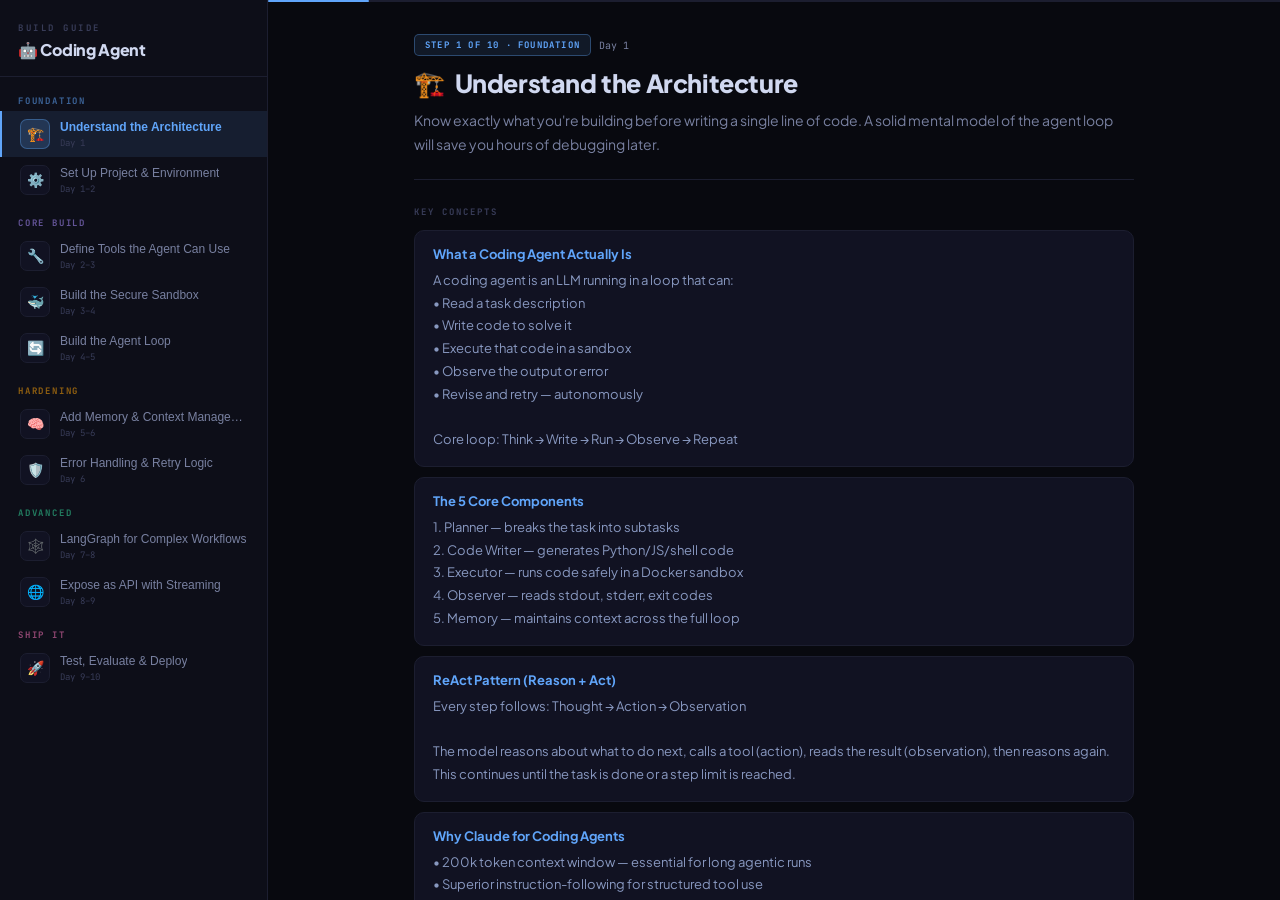
==== agentbuild.html @ fd4ff280 "feat: add Data Science Hub, Coding Agent Build Guide & DevToolkit docs - datascience.html: Complete " ====
<!DOCTYPE html>
<html lang="en">

<head>
    <meta charset="UTF-8">
    <meta name="viewport" content="width=device-width, initial-scale=1.0, maximum-scale=1.0">
    <title>Coding Agent — Build Guide</title>
    <link
        href="https://fonts.googleapis.com/css2?family=JetBrains+Mono:wght@400;500;700&family=Plus+Jakarta+Sans:wght@400;500;600;700;800&display=swap"
        rel="stylesheet">
    <style>
        *,
        *::before,
        *::after {
            margin: 0;
            padding: 0;
            box-sizing: border-box;
        }

        :root {
            --bg: #08090f;
            --surface: #0d0e18;
            --card: #111222;
            --border: #1c1e30;
            --border2: #252840;
            --text: #d0d8f0;
            --sub: #7880a0;
            --dim: #383c58;
            --mono: 'JetBrains Mono', monospace;
            --sans: 'Plus Jakarta Sans', sans-serif;
            --sidebar-w: 268px;
            --topbar-h: 56px;
            --c: #60a5fa;
        }

        html,
        body {
            height: 100%;
        }

        body {
            font-family: var(--sans);
            background: var(--bg);
            color: var(--text);
            overflow: hidden;
            height: 100dvh;
        }

        /* Shell */
        #shell {
            display: flex;
            height: 100dvh;
            position: relative;
        }

        /* Mobile topbar */
        #topbar {
            display: none;
            position: fixed;
            top: 0;
            left: 0;
            right: 0;
            height: var(--topbar-h);
            background: var(--surface);
            border-bottom: 1px solid var(--border);
            z-index: 200;
            align-items: center;
            padding: 0 16px;
            gap: 12px;
        }

        #menu-btn {
            width: 38px;
            height: 38px;
            background: var(--card);
            border: 1px solid var(--border2);
            border-radius: 8px;
            color: var(--text);
            cursor: pointer;
            display: flex;
            align-items: center;
            justify-content: center;
            flex-shrink: 0;
            font-size: 18px;
            transition: background 0.15s;
        }

        #menu-btn:hover {
            background: var(--border2);
        }

        #topbar-title {
            font-family: var(--sans);
            font-size: 14px;
            font-weight: 700;
            color: var(--text);
            flex: 1;
            overflow: hidden;
            text-overflow: ellipsis;
            white-space: nowrap;
        }

        #topbar-step {
            font-family: var(--mono);
            font-size: 10px;
            font-weight: 700;
            padding: 3px 9px;
            border-radius: 5px;
            border: 1px solid;
            flex-shrink: 0;
        }

        /* Overlay */
        #overlay {
            display: none;
            position: fixed;
            inset: 0;
            background: rgba(0, 0, 0, 0.65);
            z-index: 299;
            backdrop-filter: blur(2px);
        }

        #overlay.open {
            display: block;
        }

        /* Sidebar */
        #sidebar {
            width: var(--sidebar-w);
            min-width: var(--sidebar-w);
            background: var(--surface);
            border-right: 1px solid var(--border);
            display: flex;
            flex-direction: column;
            overflow: hidden;
            height: 100%;
            transition: transform 0.28s cubic-bezier(.4, 0, .2, 1);
            z-index: 300;
        }

        .sidebar-head {
            padding: 22px 18px 16px;
            border-bottom: 1px solid var(--border);
            flex-shrink: 0;
        }

        .sidebar-eyebrow {
            font-family: var(--mono);
            font-size: 9px;
            font-weight: 700;
            letter-spacing: 2.5px;
            text-transform: uppercase;
            color: var(--dim);
            margin-bottom: 5px;
        }

        .sidebar-name {
            font-family: var(--sans);
            font-size: 16px;
            font-weight: 800;
            color: var(--text);
            letter-spacing: -0.3px;
        }

        #sidebar-scroll {
            flex: 1;
            overflow-y: auto;
            padding: 8px 0 24px;
        }

        #sidebar-scroll::-webkit-scrollbar {
            width: 3px;
        }

        #sidebar-scroll::-webkit-scrollbar-thumb {
            background: var(--border2);
            border-radius: 2px;
        }

        .phase-group {
            margin-bottom: 4px;
        }

        .phase-lbl {
            font-family: var(--mono);
            font-size: 9px;
            font-weight: 700;
            letter-spacing: 1.8px;
            text-transform: uppercase;
            padding: 10px 18px 4px;
            display: block;
        }

        .step-btn {
            display: flex;
            align-items: center;
            gap: 10px;
            width: 100%;
            background: transparent;
            border: none;
            border-left: 2px solid transparent;
            padding: 8px 16px 8px 18px;
            cursor: pointer;
            text-align: left;
            transition: background 0.12s, border-color 0.12s;
        }

        .step-btn:hover {
            background: rgba(255, 255, 255, 0.03);
        }

        .step-btn.active {
            background: color-mix(in srgb, var(--c) 10%, transparent);
            border-left-color: var(--c);
        }

        .s-icon {
            width: 30px;
            height: 30px;
            border-radius: 7px;
            display: flex;
            align-items: center;
            justify-content: center;
            font-size: 14px;
            background: var(--card);
            border: 1px solid var(--border);
            flex-shrink: 0;
            transition: background 0.12s, border-color 0.12s;
        }

        .step-btn.active .s-icon {
            background: color-mix(in srgb, var(--c) 18%, transparent);
            border-color: color-mix(in srgb, var(--c) 35%, transparent);
        }

        .s-text {
            min-width: 0;
        }

        .s-title {
            font-size: 12px;
            font-weight: 500;
            color: var(--sub);
            line-height: 1.35;
            white-space: nowrap;
            overflow: hidden;
            text-overflow: ellipsis;
            transition: color 0.12s;
        }

        .step-btn.active .s-title {
            color: var(--c);
            font-weight: 700;
        }

        .s-day {
            font-family: var(--mono);
            font-size: 9px;
            color: var(--dim);
            margin-top: 1px;
        }

        /* Main */
        #main {
            flex: 1;
            overflow-y: auto;
            overflow-x: hidden;
            display: flex;
            flex-direction: column;
        }

        #main::-webkit-scrollbar {
            width: 4px;
        }

        #main::-webkit-scrollbar-thumb {
            background: var(--border2);
            border-radius: 3px;
        }

        #progress-strip {
            height: 2px;
            background: var(--border);
            flex-shrink: 0;
            position: relative;
        }

        #progress-fill {
            height: 100%;
            border-radius: 1px;
            transition: width 0.4s ease, background 0.3s;
            position: absolute;
            left: 0;
            top: 0;
        }

        #content {
            flex: 1;
            padding: 32px 40px 56px;
            max-width: 800px;
            width: 100%;
            margin: 0 auto;
        }

        /* Step header */
        .meta-row {
            display: flex;
            align-items: center;
            flex-wrap: wrap;
            gap: 8px;
            margin-bottom: 12px;
        }

        .badge {
            font-family: var(--mono);
            font-size: 9px;
            font-weight: 700;
            letter-spacing: 1.2px;
            text-transform: uppercase;
            padding: 4px 10px;
            border-radius: 5px;
            border: 1px solid color-mix(in srgb, var(--c) 35%, transparent);
            background: color-mix(in srgb, var(--c) 10%, transparent);
            color: var(--c);
        }

        .day-tag {
            font-family: var(--mono);
            font-size: 10px;
            color: var(--sub);
        }

        .page-title {
            font-family: var(--sans);
            font-size: clamp(17px, 2.4vw, 25px);
            font-weight: 800;
            color: var(--text);
            letter-spacing: -0.4px;
            line-height: 1.25;
            margin-bottom: 10px;
            display: flex;
            align-items: center;
            gap: 10px;
        }

        .page-sum {
            font-size: clamp(12.5px, 1.4vw, 14px);
            color: var(--sub);
            line-height: 1.7;
            margin-bottom: 26px;
            padding-bottom: 22px;
            border-bottom: 1px solid var(--border);
        }

        /* Concepts */
        .eyebrow {
            font-family: var(--mono);
            font-size: 9px;
            font-weight: 700;
            letter-spacing: 2px;
            text-transform: uppercase;
            color: var(--dim);
            margin-bottom: 12px;
        }

        .concept-card {
            background: var(--card);
            border: 1px solid var(--border);
            border-radius: 10px;
            padding: 15px 18px;
            margin-bottom: 10px;
            transition: border-color 0.2s, box-shadow 0.2s;
        }

        .concept-card:hover {
            border-color: var(--border2);
            box-shadow: 0 4px 20px rgba(0, 0, 0, 0.3);
        }

        .concept-h {
            font-family: var(--sans);
            font-size: 13px;
            font-weight: 700;
            color: var(--c);
            margin-bottom: 7px;
        }

        .concept-b {
            font-size: clamp(12px, 1.35vw, 13px);
            color: #8898c0;
            line-height: 1.75;
            white-space: pre-line;
        }

        /* Code block */
        .code-section {
            margin-top: 26px;
        }

        .code-hdr {
            display: flex;
            justify-content: space-between;
            align-items: center;
            margin-bottom: 10px;
        }

        .toggle-btn {
            font-family: var(--mono);
            font-size: 10px;
            background: var(--card);
            border: 1px solid var(--border2);
            border-radius: 5px;
            padding: 4px 12px;
            color: var(--sub);
            cursor: pointer;
            transition: all 0.15s;
        }

        .toggle-btn:hover {
            background: var(--border2);
            color: var(--text);
        }

        .code-box {
            border-radius: 10px;
            overflow: hidden;
            border: 1px solid var(--border2);
        }

        .code-topbar {
            background: #09090e;
            padding: 9px 16px;
            display: flex;
            justify-content: space-between;
            align-items: center;
            border-bottom: 1px solid var(--border);
        }

        .mac-dots {
            display: flex;
            gap: 6px;
        }

        .mac-dot {
            width: 10px;
            height: 10px;
            border-radius: 50%;
        }

        .code-lbl {
            font-family: var(--mono);
            font-size: 10px;
            font-weight: 700;
            color: var(--sub);
        }

        .copy-btn {
            font-family: var(--mono);
            font-size: 10px;
            font-weight: 700;
            background: var(--border2);
            border: none;
            border-radius: 5px;
            padding: 4px 12px;
            color: var(--text);
            cursor: pointer;
            transition: all 0.18s;
        }

        .copy-btn:hover {
            background: #303555;
        }

        .copy-btn.ok {
            background: rgba(52, 211, 153, 0.15);
            color: #34d399;
        }

        .code-scroll {
            background: #07080e;
            overflow-x: auto;
            padding: 10px 0;
        }

        .code-scroll::-webkit-scrollbar {
            height: 4px;
        }

        .code-scroll::-webkit-scrollbar-thumb {
            background: var(--border2);
            border-radius: 3px;
        }

        table.ct {
            border-collapse: collapse;
            min-width: 100%;
        }

        .ln {
            font-family: var(--mono);
            font-size: 11px;
            color: var(--dim);
            text-align: right;
            padding: 0 12px;
            user-select: none;
            min-width: 38px;
            vertical-align: top;
            line-height: 1.7;
            border-right: 1px solid var(--border);
            white-space: nowrap;
        }

        .lc {
            font-family: var(--mono);
            font-size: clamp(11px, 1.25vw, 12.5px);
            padding: 0 20px 0 14px;
            white-space: pre;
            line-height: 1.7;
            color: #bcc8e8;
        }

        .sc {
            color: #42485e;
        }

        .ss {
            color: #82c99a;
        }

        .sk {
            color: #c196f0;
        }

        .sl {
            color: #78d0e0;
        }

        .sn {
            color: #f4956a;
        }

        /* Nav */
        .nav-bar {
            display: flex;
            justify-content: space-between;
            align-items: center;
            margin-top: 36px;
            padding-top: 20px;
            border-top: 1px solid var(--border);
            gap: 10px;
        }

        .nav-btn {
            font-family: var(--sans);
            font-size: 13px;
            font-weight: 600;
            padding: 10px 20px;
            border-radius: 8px;
            cursor: pointer;
            transition: all 0.18s;
            border: 1px solid var(--border2);
            background: var(--card);
            color: var(--sub);
            white-space: nowrap;
            flex-shrink: 0;
        }

        .nav-btn:hover:not(:disabled) {
            background: var(--border2);
            color: var(--text);
        }

        .nav-btn:disabled {
            opacity: 0.22;
            cursor: default;
        }

        .nav-btn.fwd {
            background: color-mix(in srgb, var(--c) 12%, transparent);
            border-color: color-mix(in srgb, var(--c) 38%, transparent);
            color: var(--c);
        }

        .nav-btn.fwd:hover:not(:disabled) {
            background: color-mix(in srgb, var(--c) 22%, transparent);
        }

        .pip-row {
            display: flex;
            gap: 5px;
            align-items: center;
            flex-wrap: wrap;
            justify-content: center;
            flex: 1;
        }

        .pip {
            width: 6px;
            height: 6px;
            border-radius: 3px;
            cursor: pointer;
            background: var(--dim);
            transition: all 0.2s;
        }

        .pip.on {
            width: 20px;
        }

        /* Mobile */
        @media (max-width: 768px) {
            #topbar {
                display: flex;
            }

            #sidebar {
                position: fixed;
                top: 0;
                left: 0;
                height: 100dvh;
                transform: translateX(-100%);
                box-shadow: 4px 0 32px rgba(0, 0, 0, 0.5);
            }

            #sidebar.open {
                transform: translateX(0);
            }

            #main {
                padding-top: var(--topbar-h);
            }

            #content {
                padding: 20px 18px 48px;
            }

            .page-title {
                font-size: 18px;
            }

            .nav-btn {
                padding: 9px 14px;
                font-size: 12px;
            }

            .concept-card {
                padding: 13px 15px;
            }
        }

        @media (max-width: 420px) {
            #content {
                padding: 16px 14px 44px;
            }

            .page-title {
                font-size: 16px;
            }

            .concept-b {
                font-size: 12px;
            }

            .nav-btn {
                padding: 9px 12px;
                font-size: 11px;
            }

            .pip-row {
                display: none;
            }
        }
    </style>
</head>

<body>

    <div id="topbar">
        <button id="menu-btn" onclick="toggleSidebar()" aria-label="Open menu">☰</button>
        <div id="topbar-title">Loading…</div>
        <div id="topbar-step" class="badge"></div>
    </div>

    <div id="overlay" onclick="closeSidebar()"></div>

    <div id="shell">
        <nav id="sidebar">
            <div class="sidebar-head">
                <div class="sidebar-eyebrow">Build Guide</div>
                <div class="sidebar-name">🤖 Coding Agent</div>
            </div>
            <div id="sidebar-scroll"></div>
        </nav>

        <main id="main">
            <div id="progress-strip">
                <div id="progress-fill"></div>
            </div>
            <div id="content"></div>
        </main>
    </div>

    <script>
        const PC = {
            "Foundation": "#60a5fa",
            "Core Build": "#a78bfa",
            "Hardening": "#f59e0b",
            "Advanced": "#34d399",
            "Ship It": "#f472b6",
        };

        const STEPS = [
            {
                id: 1, phase: "Foundation", title: "Understand the Architecture", duration: "Day 1", icon: "🏗️",
                summary: "Know exactly what you're building before writing a single line of code. A solid mental model of the agent loop will save you hours of debugging later.",
                concepts: [
                    {
                        h: "What a Coding Agent Actually Is",
                        b: "A coding agent is an LLM running in a loop that can:\n• Read a task description\n• Write code to solve it\n• Execute that code in a sandbox\n• Observe the output or error\n• Revise and retry — autonomously\n\nCore loop: Think → Write → Run → Observe → Repeat"
                    },
                    {
                        h: "The 5 Core Components",
                        b: "1. Planner — breaks the task into subtasks\n2. Code Writer — generates Python/JS/shell code\n3. Executor — runs code safely in a Docker sandbox\n4. Observer — reads stdout, stderr, exit codes\n5. Memory — maintains context across the full loop"
                    },
                    {
                        h: "ReAct Pattern (Reason + Act)",
                        b: "Every step follows: Thought → Action → Observation\n\nThe model reasons about what to do next, calls a tool (action), reads the result (observation), then reasons again. This continues until the task is done or a step limit is reached."
                    },
                    {
                        h: "Why Claude for Coding Agents",
                        b: "• 200k token context window — essential for long agentic runs\n• Superior instruction-following for structured tool use\n• Lower rate of hallucinated function calls\n• Recommended model: claude-sonnet-4-20250514"
                    }
                ],
                code: null
            },

            {
                id: 2, phase: "Foundation", title: "Set Up Project & Environment", duration: "Day 1–2", icon: "⚙️",
                summary: "Scaffold the project correctly from the start. A clean layout makes every subsequent step easier to implement and far easier to debug when things go wrong.",
                concepts: [
                    {
                        h: "Recommended Project Structure",
                        b: "coding-agent/\n├── agent/\n│   ├── __init__.py\n│   ├── core.py          # main agent loop\n│   ├── tools.py         # tool definitions\n│   ├── executor.py      # Docker sandbox\n│   └── memory.py        # context management\n├── sandbox/\n│   └── Dockerfile       # isolated execution env\n├── tests/\n├── .env                 # secrets — never commit\n└── main.py"
                    },
                    {
                        h: "Key Dependencies",
                        b: "anthropic>=0.25.0   # Claude SDK\ndocker>=7.0.0       # sandbox execution\npydantic>=2.0       # tool schema validation\nrich>=13.0          # pretty terminal output\npython-dotenv       # environment variables\nfastapi + uvicorn   # optional: expose as REST API"
                    }
                ],
                code: [
                    "# Install all dependencies in one shot",
                    "pip install anthropic docker pydantic rich python-dotenv",
                    "",
                    "# .env — NEVER commit this file to git",
                    "ANTHROPIC_API_KEY=sk-ant-...",
                    "MAX_AGENT_STEPS=25",
                    "SANDBOX_TIMEOUT_SECONDS=30",
                    "",
                    "# main.py — entry point",
                    "from dotenv import load_dotenv",
                    "from agent.core import CodingAgent",
                    "",
                    "load_dotenv()",
                    "",
                    'if __name__ == "__main__":',
                    '    task = ("Write a Python function that finds all primes up to N "',
                    '            "using Sieve of Eratosthenes, benchmark for N=1_000_000.")',
                    "    agent  = CodingAgent()",
                    "    result = agent.run(task)",
                    "    print(result)"
                ]
            },

            {
                id: 3, phase: "Core Build", title: "Define Tools the Agent Can Use", duration: "Day 2–3", icon: "🔧",
                summary: "Tools are the agent's hands. Precise, unambiguous descriptions are critical — vague descriptions lead directly to wrong tool calls and hard-to-debug failures.",
                concepts: [
                    {
                        h: "The 4 Essential Tools",
                        b: "1. execute_code — run Python in sandbox, get stdout/stderr back\n2. read_file — read a file from the workspace\n3. write_file — write or overwrite a file\n4. list_files — list current workspace contents\n\nOptional extras: search_web, install_package, run_tests, git_commit"
                    },
                    {
                        h: "Tool Schema Rules",
                        b: "Every tool needs three parts:\n• name — use snake_case consistently\n• description — be extremely precise. The model reads this to decide WHEN to call it. Vague = broken agent.\n• input_schema — valid JSON Schema with all required fields declared\n\nSpend extra time on descriptions. They have the most impact on reliability."
                    }
                ],
                code: [
                    "# agent/tools.py",
                    "TOOLS = [",
                    "    {",
                    '        "name": "execute_code",',
                    '        "description": (',
                    '            "Execute Python code in an isolated sandbox. "',
                    '            "Returns stdout, stderr, and exit code. "',
                    '            "Use to test code, run computations, or verify output. "',
                    '            "Sandbox is stateless — variables do NOT persist between calls."',
                    "        ),",
                    '        "input_schema": {',
                    '            "type": "object",',
                    '            "properties": {',
                    '                "code":    {"type": "string",  "description": "Python code"},',
                    '                "timeout": {"type": "integer", "default": 30}',
                    "            },",
                    '            "required": ["code"]',
                    "        }",
                    "    },",
                    "    {",
                    '        "name": "write_file",',
                    '        "description": "Write content to a file in the workspace.",',
                    '        "input_schema": {',
                    '            "type": "object",',
                    '            "properties": {',
                    '                "path":    {"type": "string"},',
                    '                "content": {"type": "string"}',
                    "            },",
                    '            "required": ["path", "content"]',
                    "        }",
                    "    },",
                    "    {",
                    '        "name": "read_file",',
                    '        "description": "Read contents of a file from the workspace.",',
                    '        "input_schema": {',
                    '            "type": "object",',
                    '            "properties": {"path": {"type": "string"}},',
                    '            "required": ["path"]',
                    "        }",
                    "    },",
                    "    {",
                    '        "name": "list_files",',
                    '        "description": "List all files in the current workspace.",',
                    '        "input_schema": {"type": "object", "properties": {}}',
                    "    }",
                    "]"
                ]
            },

            {
                id: 4, phase: "Core Build", title: "Build the Secure Sandbox", duration: "Day 3–4", icon: "🐳",
                summary: "Never execute agent-generated code on your host machine. One bad execution could delete files, exfiltrate credentials, or crash your system. Docker with hard limits is mandatory.",
                concepts: [
                    {
                        h: "Why a Sandbox is Non-Negotiable",
                        b: "Agent-generated code can:\n• Delete files on your host system\n• Make unauthorized outbound network requests\n• Fork-bomb (spawn infinite child processes)\n• Import and run malicious packages\n• Exfiltrate API keys or other credentials\n\nNone of this is hypothetical — run ALL generated code in a container."
                    },
                    {
                        h: "Sandbox Security Constraints",
                        b: "• --network none — zero internet access from inside\n• Read-only host filesystem mount\n• Memory cap: 256MB maximum\n• CPU cap: 1 core maximum\n• Hard kill after N seconds (no exceptions)\n• Fresh container per execution (fully stateless)\n• Writable /tmp only (64MB limit)"
                    }
                ],
                code: [
                    "# sandbox/Dockerfile",
                    "FROM python:3.12-slim",
                    "RUN pip install numpy pandas scipy matplotlib --quiet",
                    "WORKDIR /sandbox",
                    'CMD ["python", "-c", "import sys; exec(sys.stdin.read())"]',
                    "",
                    "# agent/executor.py",
                    "import docker",
                    "from dataclasses import dataclass",
                    "",
                    "@dataclass",
                    "class ExecutionResult:",
                    "    stdout: str",
                    "    stderr: str",
                    "    exit_code: int",
                    "    timed_out: bool",
                    "",
                    "class DockerExecutor:",
                    "    def __init__(self):",
                    "        self.client = docker.from_env()",
                    '        self.image  = "coding-agent-sandbox:latest"',
                    "",
                    "    def run(self, code: str, timeout: int = 30) -> ExecutionResult:",
                    "        try:",
                    "            c = self.client.containers.run(",
                    "                self.image, stdin_open=True, detach=True,",
                    "                network_disabled=True,",
                    '                mem_limit="256m",',
                    "                nano_cpus=1_000_000_000,",
                    "                read_only=True,",
                    '                tmpfs={"/tmp": "size=64m"},',
                    "            )",
                    "            sock = c.attach_socket(params={'stdin':1,'stream':1})",
                    "            sock._sock.sendall(code.encode())",
                    "            sock._sock.close()",
                    "            try:",
                    "                ec = c.wait(timeout=timeout)['StatusCode']",
                    "                to = False",
                    "            except Exception:",
                    "                c.kill(); ec, to = -1, True",
                    "            logs = c.logs(stdout=True, stderr=True).decode()",
                    "            c.remove(force=True)",
                    "            return ExecutionResult(stdout=logs, stderr='',",
                    "                exit_code=ec, timed_out=to)",
                    "        except Exception as e:",
                    "            return ExecutionResult(stdout='', stderr=str(e),",
                    "                exit_code=1, timed_out=False)"
                ]
            },

            {
                id: 5, phase: "Core Build", title: "Build the Agent Loop", duration: "Day 4–5", icon: "🔄",
                summary: "This is the heart of the system — the Think → Act → Observe loop. The system prompt is the single most impactful thing you will write in this entire project.",
                concepts: [
                    {
                        h: "The Loop Logic",
                        b: "1. Send task + message history to Claude with tools attached\n2. Claude calls a tool → execute it → append result → go to step 1\n3. Claude returns end_turn → task complete, extract final text\n4. Steps exceed MAX_STEPS → force-stop to cap cost and prevent runaway"
                    },
                    {
                        h: "System Prompt is Everything",
                        b: "The system prompt shapes all agent behavior. Include:\n• The agent's role and what it's trying to accomplish\n• Available tools and when each one should be used\n• Instructions to think step-by-step before acting\n• Rules for error handling (fix root cause, don't give up)\n• Requirement to always verify code runs before declaring success"
                    }
                ],
                code: [
                    "# agent/core.py",
                    "import anthropic, os",
                    "from .tools import TOOLS",
                    "from .executor import DockerExecutor",
                    "",
                    "SYSTEM = '''",
                    "You are an expert coding agent. Write, execute, and debug code",
                    "to complete tasks given by the user.",
                    "",
                    "Rules:",
                    "- Always execute code to verify it works before declaring success.",
                    "- When code fails, read the error carefully and fix the root cause.",
                    "- Break complex tasks into small, independently testable steps.",
                    "- After completing a task, summarize what you built and the results.",
                    "'''",
                    "",
                    "class CodingAgent:",
                    "    def __init__(self):",
                    "        self.client    = anthropic.Anthropic()",
                    "        self.executor  = DockerExecutor()",
                    "        self.max_steps = int(os.getenv('MAX_AGENT_STEPS', 25))",
                    "",
                    "    def run(self, task: str) -> str:",
                    "        messages = [{'role': 'user', 'content': task}]",
                    "        for step in range(self.max_steps):",
                    "            resp = self.client.messages.create(",
                    "                model='claude-sonnet-4-20250514',",
                    "                max_tokens=4096, system=SYSTEM,",
                    "                tools=TOOLS, messages=messages",
                    "            )",
                    "            messages.append({'role':'assistant','content':resp.content})",
                    "",
                    "            if resp.stop_reason == 'end_turn':",
                    "                return next((b.text for b in resp.content",
                    "                             if hasattr(b,'text')), '')",
                    "",
                    "            if resp.stop_reason == 'tool_use':",
                    "                results = []",
                    "                for b in resp.content:",
                    "                    if b.type != 'tool_use': continue",
                    "                    out = self._dispatch(b.name, b.input)",
                    "                    results.append({'type':'tool_result',",
                    "                        'tool_use_id':b.id,'content':out})",
                    "                messages.append({'role':'user','content':results})",
                    "",
                    "        return 'Max steps reached. Task may be incomplete.'"
                ]
            },

            {
                id: 6, phase: "Hardening", title: "Add Memory & Context Management", duration: "Day 5–6", icon: "🧠",
                summary: "Long agentic tasks will exhaust the context window fast. Compress intelligently — keep recent messages verbatim while summarizing older history into a running summary.",
                concepts: [
                    {
                        h: "The Context Problem at Scale",
                        b: "A 25-step agent run generates ~50 messages. Each execute_code result can be thousands of tokens. By step 15 you're often at 100k+ tokens — expensive, slow, and the model starts losing focus on the original goal.\n\nYou need a proactive compression strategy."
                    },
                    {
                        h: "The Compression Strategy",
                        b: "• Always keep the last 6 messages verbatim (recent context matters most)\n• Compress older messages into a running summary in the system prompt\n• Truncate tool outputs longer than 3000 chars: keep first 2000 + last 1000\n• Use a fast model for summarization — not your main agent model"
                    }
                ],
                code: [
                    "# agent/memory.py",
                    "import anthropic",
                    "",
                    "client           = anthropic.Anthropic()",
                    "KEEP_RECENT      = 6      # keep last N messages verbatim",
                    "MAX_OUTPUT_CHARS = 3000   # truncate anything longer",
                    "",
                    "def compress_messages(messages: list, summary: str) -> tuple:",
                    '    """Returns (compressed_messages, updated_summary)."""',
                    "    if len(messages) <= KEEP_RECENT + 2:",
                    "        return messages, summary  # not enough to compress yet",
                    "",
                    "    to_compress = messages[:-KEEP_RECENT]",
                    "    recent      = messages[-KEEP_RECENT:]",
                    "",
                    "    prompt = (",
                    "        'Summarize what the coding agent accomplished so far. '",
                    "        'Focus on: code written, tests passed/failed, current state. '",
                    "        'Be concise.\\n\\nPrior summary: ' + summary + '\\n\\n'",
                    "        'Steps to compress:\\n' + _fmt(to_compress)",
                    "    )",
                    "    resp = client.messages.create(",
                    "        model='claude-sonnet-4-20250514', max_tokens=600,",
                    "        messages=[{'role':'user','content':prompt}]",
                    "    )",
                    "    return recent, resp.content[0].text",
                    "",
                    "def truncate_output(text: str) -> str:",
                    '    """Preserve start and end, cut the middle."""',
                    "    if len(text) <= MAX_OUTPUT_CHARS: return text",
                    "    return text[:2000] + '\\n...[truncated]...\\n' + text[-1000:]"
                ]
            },

            {
                id: 7, phase: "Hardening", title: "Error Handling & Retry Logic", duration: "Day 6", icon: "🛡️",
                summary: "Agents fail constantly — that's expected. Build a system that recovers gracefully. Self-healing feedback embedded in the error response dramatically improves fix rates.",
                concepts: [
                    {
                        h: "5 Types of Failures to Plan For",
                        b: "1. Code errors — syntax/runtime errors in generated code (agent self-fixes)\n2. Tool errors — file not found, Docker daemon unexpectedly down\n3. API errors — rate limits or network timeouts from Anthropic\n4. Loop errors — agent stuck in a cycle, never converging on a solution\n5. Logic errors — code runs cleanly but produces wrong output"
                    },
                    {
                        h: "The Self-Healing Pattern",
                        b: "When execute_code returns a non-zero exit code, don't just pass back the raw error output.\n\nPrefix it with a direct instruction:\n'EXECUTION FAILED. Read the error carefully, identify the root cause, and write a corrected version.'\n\nThis specific phrasing significantly improves the agent's self-fix success rate."
                    }
                ],
                code: [
                    "# Enhanced _dispatch with self-healing feedback",
                    "def _dispatch(self, name: str, args: dict) -> str:",
                    "    if name == 'execute_code':",
                    "        r = self.executor.run(args['code'], args.get('timeout', 30))",
                    "",
                    "        if r.timed_out:",
                    "            return ('TIMEOUT: Code exceeded time limit. '",
                    "                    'Optimize the algorithm or reduce input size.')",
                    "",
                    "        if r.exit_code != 0:",
                    "            return (",
                    "                f'EXECUTION FAILED (exit code {r.exit_code})\\n'",
                    "                f'Error output:\\n{r.stdout[:2000]}\\n\\n'",
                    "                'Diagnose the root cause and write a corrected version.'",
                    "            )",
                    "",
                    "        return f'SUCCESS:\\n{truncate_output(r.stdout or \"(no output)\")}'",
                    "",
                    "",
                    "# Exponential backoff for Anthropic API calls",
                    "import time",
                    "from anthropic import RateLimitError, APIStatusError",
                    "",
                    "def call_with_retry(client, **kwargs):",
                    "    for attempt in range(5):",
                    "        try:",
                    "            return client.messages.create(**kwargs)",
                    "        except RateLimitError:",
                    "            wait = 2 ** attempt",
                    "            print(f'Rate limited — retrying in {wait}s...')",
                    "            time.sleep(wait)",
                    "        except APIStatusError as e:",
                    "            if e.status_code >= 500: time.sleep(2**attempt)",
                    "            else: raise  # 4xx — don't retry client errors",
                    "    raise RuntimeError('Max retries exceeded.')"
                ]
            },

            {
                id: 8, phase: "Advanced", title: "LangGraph for Complex Workflows", duration: "Day 7–8", icon: "🕸️",
                summary: "The raw loop handles linear tasks well. When you need conditional branching, parallel sub-agents, or human-in-the-loop approval gates, LangGraph is the right orchestration layer.",
                concepts: [
                    {
                        h: "When to Add LangGraph",
                        b: "Add it when your workflow requires:\n• Conditional branching — if tests pass → commit, else → debug\n• Parallel execution — write tests and implementation simultaneously\n• Human-in-the-loop — approval gate before any destructive action\n• Checkpointing — save and resume long multi-hour workflows"
                    },
                    {
                        h: "Core LangGraph Concepts",
                        b: "Graph       — the entire workflow definition\nNodes       — Python functions (call LLM, run tool, validate)\nEdges       — transitions between nodes (can be conditional)\nState       — a typed dict that flows through every node\nCheckpoint  — built-in persistence, save/resume at any node"
                    }
                ],
                code: [
                    "# pip install langgraph langchain-anthropic",
                    "",
                    "from langgraph.graph import StateGraph, END",
                    "from typing import TypedDict",
                    "",
                    "class AgentState(TypedDict):",
                    "    task: str",
                    "    messages: list",
                    "    code: str",
                    "    test_results: str",
                    "    attempts: int",
                    "",
                    "# Node 1 — Generate initial solution",
                    "def write_code(state: AgentState) -> AgentState:",
                    "    response = claude.invoke(state['messages'])",
                    "    return {**state, 'code': extract_code(response),",
                    "            'attempts': state['attempts'] + 1}",
                    "",
                    "# Node 2 — Run the test suite against it",
                    "def run_tests(state: AgentState) -> AgentState:",
                    "    result = executor.run(state['code'] + TEST_SUITE)",
                    "    return {**state, 'test_results': result.stdout}",
                    "",
                    "# Node 3 — Debug if tests failed",
                    "def debug_code(state: AgentState) -> AgentState:",
                    "    msgs = state['messages'] + [",
                    "        {'role': 'assistant', 'content': state['code']},",
                    "        {'role': 'user', 'content': 'Tests failed:\\n'",
                    "                        + state['test_results'] + '\\nFix it.'}",
                    "    ]",
                    "    return {**state, 'messages': msgs,",
                    "            'code': extract_code(claude.invoke(msgs))}",
                    "",
                    "# Decide what to do after tests run",
                    "def route(state: AgentState) -> str:",
                    "    if 'PASSED' in state['test_results']: return 'done'",
                    "    if state['attempts'] >= 5:            return 'done'",
                    "    return 'debug'",
                    "",
                    "g = StateGraph(AgentState)",
                    "g.add_node('write', write_code)",
                    "g.add_node('test',  run_tests)",
                    "g.add_node('debug', debug_code)",
                    "g.add_edge('write', 'test')",
                    "g.add_conditional_edges('test', route, {'done':END,'debug':'debug'})",
                    "g.add_edge('debug', 'test')",
                    "g.set_entry_point('write')",
                    "app = g.compile()"
                ]
            },

            {
                id: 9, phase: "Advanced", title: "Expose as API with Streaming", duration: "Day 8–9", icon: "🌐",
                summary: "Wrap the agent in FastAPI and push progress via Server-Sent Events. Users should never stare at a blank screen for 5 minutes — real-time feedback is essential UX.",
                concepts: [
                    {
                        h: "Why Streaming Matters",
                        b: "Complex agent tasks can run for 2–5 minutes. Without streaming, the user sees nothing until it's done — a terrible experience that makes the system feel broken.\n\nWith Server-Sent Events (SSE), each tool call and progress update is pushed to the client in real time, making the agent feel fast and alive."
                    },
                    {
                        h: "REST API Design",
                        b: "POST   /agent/run              — start task, returns run_id\nGET    /agent/stream/{run_id}   — SSE stream of live step events\nGET    /agent/result/{run_id}   — fetch final result + generated files\nDELETE /agent/cancel/{run_id}   — cancel a running task immediately"
                    }
                ],
                code: [
                    "# api.py",
                    "from fastapi import FastAPI",
                    "from fastapi.responses import StreamingResponse",
                    "from pydantic import BaseModel",
                    "import asyncio, json, uuid",
                    "",
                    "app  = FastAPI()",
                    "runs: dict = {}   # use Redis in production",
                    "",
                    "class TaskRequest(BaseModel):",
                    "    task: str",
                    "",
                    "@app.post('/agent/run')",
                    "async def start_run(req: TaskRequest):",
                    "    run_id = str(uuid.uuid4())",
                    "    runs[run_id] = {'status':'running','steps':[],'result':None}",
                    "    asyncio.create_task(execute_agent(run_id, req.task))",
                    "    return {'run_id': run_id}",
                    "",
                    "@app.get('/agent/stream/{run_id}')",
                    "async def stream_run(run_id: str):",
                    "    async def sse():",
                    "        idx = 0",
                    "        while True:",
                    "            run = runs.get(run_id)",
                    "            if not run: break",
                    "            while idx < len(run['steps']):",
                    "                yield f'data: {json.dumps(run[\"steps\"][idx])}\\n\\n'",
                    "                idx += 1",
                    "            if run['status'] == 'done':",
                    '                yield \'data: {"type":"done"}\\n\\n\'',
                    "                break",
                    "            await asyncio.sleep(0.25)",
                    "    return StreamingResponse(sse(), media_type='text/event-stream')",
                    "",
                    "async def execute_agent(run_id: str, task: str):",
                    "    result = await StreamingAgent(run_id, runs).run(task)",
                    "    runs[run_id].update({'status':'done','result':result})"
                ]
            },

            {
                id: 10, phase: "Ship It", title: "Test, Evaluate & Deploy", duration: "Day 9–10", icon: "🚀",
                summary: "Run a systematic evaluation suite before shipping. Track pass rate, step efficiency, and cost per task — then deploy with the production checklist fully checked off.",
                concepts: [
                    {
                        h: "How to Evaluate Your Agent",
                        b: "Build a suite of 20–30 tasks with known correct outputs. Score each run:\n• Task completion rate — primary success metric\n• Steps taken — measures efficiency and prompt quality\n• Code correctness — verified via automated test assertions\n• Wall-clock time — directly impacts perceived quality\n\nHumanEval and MBPP are standard public benchmarks to compare against."
                    },
                    {
                        h: "Production Deployment Checklist",
                        b: "✓ Docker sandbox: --network none, memory + CPU limits enforced\n✓ API keys stored in env vars — never hardcoded in source code\n✓ Rate limiting on all public-facing API endpoints\n✓ MAX_STEPS enforced — prevents runaway cost on hard tasks\n✓ Structured JSON logging for every agent step taken\n✓ Token cost tracked per run (input + output tokens)\n✓ Global timeout on the entire run, not just per step\n✓ Tested on 20+ diverse tasks before going live"
                    },
                    {
                        h: "Deployment Options by Scale",
                        b: "Simple: VPS (Hetzner / DigitalOcean) behind nginx + systemd\nScalable: Docker Compose — API and sandbox runner as separate services\nCloud-native: AWS ECS or GCP Cloud Run, with Firecracker for isolation"
                    }
                ],
                code: [
                    "# eval/run_evals.py",
                    "import json",
                    "from agent.core import CodingAgent",
                    "",
                    "EVAL_TASKS = [",
                    "    {",
                    '        "task": "Write a function to reverse a linked list",',
                    '        "test": "assert reverse([1,2,3]) == [3,2,1]",',
                    "    },",
                    "    {",
                    '        "task": "Implement binary search",',
                    '        "test": "assert binary_search([1,3,5,7,9], 5) == 2",',
                    "    },",
                    "    # ... add 20+ more tasks with deterministic assertions",
                    "]",
                    "",
                    "def run_evals():",
                    "    agent, results = CodingAgent(), []",
                    "    for i, ev in enumerate(EVAL_TASKS):",
                    "        print(f'Eval {i+1}/{len(EVAL_TASKS)}')",
                    "        try:",
                    '            result    = agent.run(ev["task"])',
                    '            test_code = result + "\\n" + ev["test"]',
                    "            passed    = agent.executor.run(test_code).exit_code == 0",
                    "        except Exception as e:",
                    "            passed, result = False, str(e)",
                    "        results.append({",
                    '            "task":ev["task"],"passed":passed,',
                    '            "steps":agent.last_step_count',
                    "        })",
                    "    n = len(results)",
                    "    print(f'Pass rate: {sum(r[\"passed\"] for r in results)/n:.1%}')",
                    "    print(f'Avg steps: {sum(r[\"steps\"] for r in results)/n:.1f}')",
                    "    with open('eval_results.json','w') as f:",
                    "        json.dump(results, f, indent=2)",
                    "",
                    "if __name__ == '__main__': run_evals()"
                ]
            }
        ];

        /* ── State ── */
        let cur = 1, showCode = true, sidebarOpen = false;

        function toggleSidebar() {
            sidebarOpen = !sidebarOpen;
            document.getElementById('sidebar').classList.toggle('open', sidebarOpen);
            document.getElementById('overlay').classList.toggle('open', sidebarOpen);
        }
        function closeSidebar() {
            sidebarOpen = false;
            document.getElementById('sidebar').classList.remove('open');
            document.getElementById('overlay').classList.remove('open');
        }

        /* ── Syntax ── */
        function hl(line) {
            if (!line.trim()) return '\u00a0';
            const e = s => s.replace(/&/g, '&amp;').replace(/</g, '&lt;').replace(/>/g, '&gt;');
            if (line.trim().startsWith('#')) return `<span class="sc">${e(line)}</span>`;
            if (/^\s*('"""|"""|''')/.test(line)) return `<span class="ss">${e(line)}</span>`;
            const re = /("(?:[^"\\]|\\.)*"|'(?:[^'\\]|\\.)*'|\b(def|class|return|import|from|if|elif|else|for|while|try|except|raise|with|async|await|pass|in|not|and|or|True|False|None|lambda|yield|as)\b|\b(self|cls)\b|\b\d[\d_.]*\b)/g;
            let out = '', last = 0, m;
            while ((m = re.exec(line)) !== null) {
                if (m.index > last) out += `<span style="color:#bcc8e8">${e(line.slice(last, m.index))}</span>`;
                const v = m[0];
                let c = 'style="color:#bcc8e8"';
                if (v[0] === '"' || v[0] === "'") c = 'class="ss"';
                else if (m[2]) c = 'class="sk"';
                else if (m[3]) c = 'class="sl"';
                else if (/^\d/.test(v)) c = 'class="sn"';
                out += `<span ${c}>${e(v)}</span>`;
                last = m.index + v.length;
            }
            if (last < line.length) out += `<span style="color:#bcc8e8">${e(line.slice(last))}</span>`;
            return out;
        }

        /* ── Sidebar ── */
        function renderSidebar() {
            const phases = [...new Set(STEPS.map(s => s.phase))];
            let h = '';
            phases.forEach(ph => {
                const color = PC[ph];
                h += `<div class="phase-group"><span class="phase-lbl" style="color:${color}90">${ph}</span>`;
                STEPS.filter(s => s.phase === ph).forEach(s => {
                    const a = s.id === cur;
                    h += `<button class="step-btn ${a ? 'active' : ''}" style="--c:${color}" onclick="goTo(${s.id});closeSidebar()">
        <div class="s-icon">${s.icon}</div>
        <div class="s-text">
          <div class="s-title">${s.title}</div>
          <div class="s-day">${s.duration}</div>
        </div>
      </button>`;
                });
                h += '</div>';
            });
            document.getElementById('sidebar-scroll').innerHTML = h;
        }

        /* ── Main ── */
        function renderMain() {
            const step = STEPS.find(s => s.id === cur);
            const col = PC[step.phase];
            const pct = Math.round((cur / STEPS.length) * 100);

            document.getElementById('progress-fill').style.cssText = `width:${pct}%;background:${col}`;
            document.documentElement.style.setProperty('--c', col);

            document.getElementById('topbar-title').textContent = step.title;
            const ts = document.getElementById('topbar-step');
            ts.textContent = `${cur}/${STEPS.length}`;
            Object.assign(ts.style, { borderColor: col + '55', background: col + '18', color: col });

            const concepts = step.concepts.map(c => `
    <div class="concept-card">
      <div class="concept-h">${c.h}</div>
      <div class="concept-b">${eH(c.b)}</div>
    </div>`).join('');

            let codeBlock = '';
            if (step.code) {
                const rows = step.code.map((l, i) => `<tr><td class="ln">${i + 1}</td><td class="lc">${hl(l)}</td></tr>`).join('');
                codeBlock = `<div class="code-section">
      <div class="code-hdr">
        <span class="eyebrow">Implementation</span>
        <button class="toggle-btn" onclick="toggleCode()">${showCode ? '▾ Hide' : '▸ Show'} Code</button>
      </div>
      ${showCode ? `<div class="code-box">
        <div class="code-topbar">
          <div class="mac-dots">
            <div class="mac-dot" style="background:#ff5f57"></div>
            <div class="mac-dot" style="background:#febc2e"></div>
            <div class="mac-dot" style="background:#28c840"></div>
          </div>
          <span class="code-lbl">Python</span>
          <button class="copy-btn" id="copy-btn" onclick="copyCode()">Copy</button>
        </div>
        <div class="code-scroll">
          <table class="ct"><tbody>${rows}</tbody></table>
        </div>
      </div>`: ``}
    </div>`;
            }

            const pips = STEPS.map(s => `<div class="pip ${s.id === cur ? 'on' : ''}" style="${s.id === cur ? 'background:' + col : ''}" onclick="goTo(${s.id})"></div>`).join('');

            document.getElementById('content').innerHTML = `
    <div class="meta-row">
      <div class="badge">Step ${step.id} of ${STEPS.length} · ${step.phase}</div>
      <span class="day-tag">${step.duration}</span>
    </div>
    <h1 class="page-title"><span>${step.icon}</span>${step.title}</h1>
    <p class="page-sum">${step.summary}</p>
    <div class="eyebrow">Key Concepts</div>
    ${concepts}
    ${codeBlock}
    <div class="nav-bar">
      <button class="nav-btn" onclick="goTo(${cur - 1})" ${cur === 1 ? 'disabled' : ''}>← Prev</button>
      <div class="pip-row">${pips}</div>
      <button class="nav-btn fwd" onclick="goTo(${cur + 1})" ${cur === STEPS.length ? 'disabled' : ''}>Next →</button>
    </div>`;

            document.getElementById('main').scrollTo({ top: 0, behavior: 'smooth' });
        }

        function eH(s) { return s.replace(/&/g, '&amp;').replace(/</g, '&lt;').replace(/>/g, '&gt;'); }

        function goTo(id) {
            if (id < 1 || id > STEPS.length) return;
            cur = id; renderSidebar(); renderMain();
        }

        function toggleCode() { showCode = !showCode; renderMain(); }

        function copyCode() {
            const step = STEPS.find(s => s.id === cur);
            if (!step.code) return;
            navigator.clipboard.writeText(step.code.join('\n')).then(() => {
                const btn = document.getElementById('copy-btn');
                if (!btn) return;
                btn.textContent = '✓ Copied'; btn.classList.add('ok');
                setTimeout(() => { btn.textContent = 'Copy'; btn.classList.remove('ok'); }, 2000);
            });
        }

        document.addEventListener('keydown', e => {
            if (e.key === 'ArrowRight' || e.key === 'ArrowDown') goTo(cur + 1);
            if (e.key === 'ArrowLeft' || e.key === 'ArrowUp') goTo(cur - 1);
            if (e.key === 'Escape') closeSidebar();
        });

        renderSidebar();
        renderMain();
    </script>
</body>

</html>
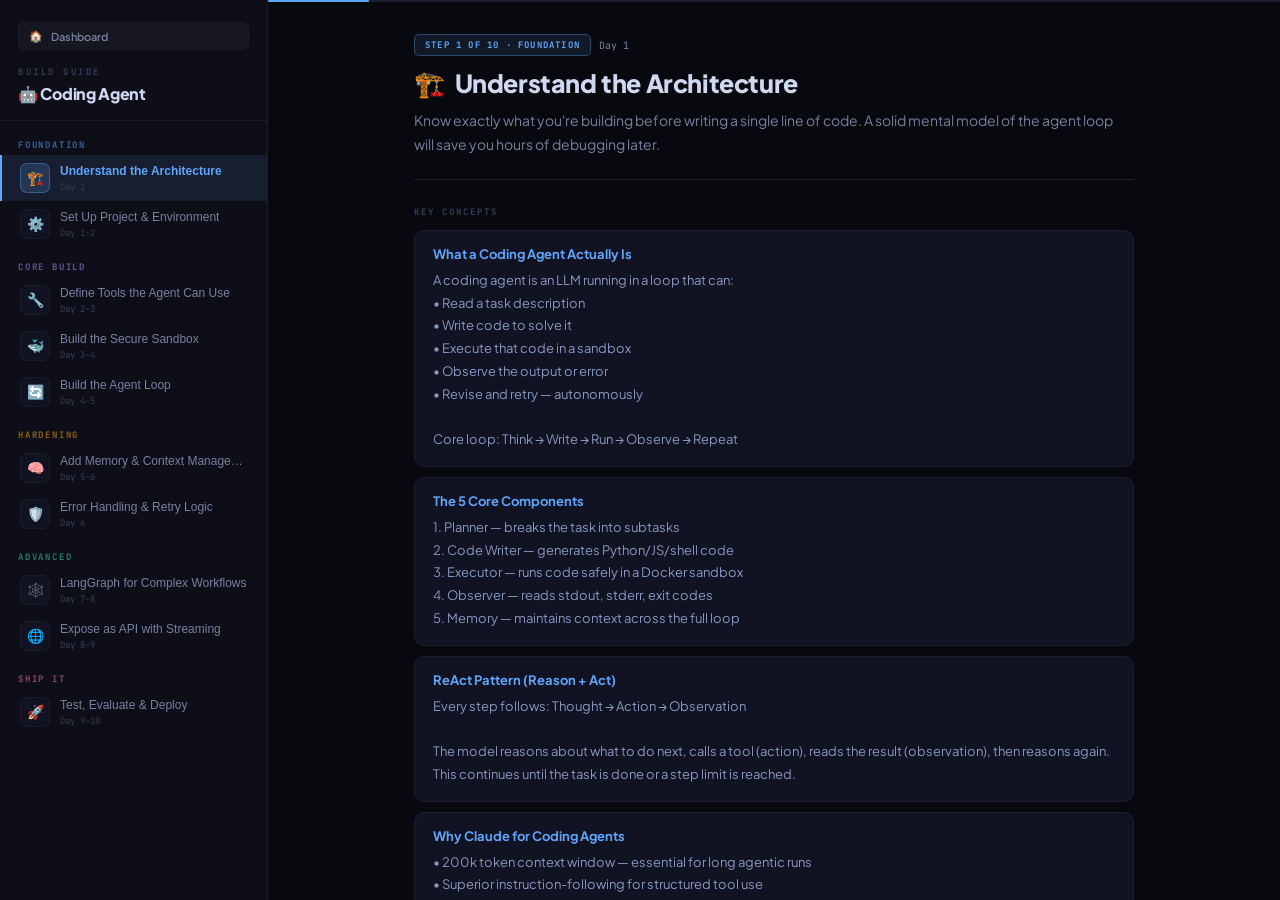
==== commit 1ac3c771: "feat: integrate Expert Hubs into main dashboard - index.html: Added 'Expert Hubs' category to sideba" ====
--- a/agentbuild.html
+++ b/agentbuild.html
@@ -686,6 +686,9 @@
     <div id="shell">
         <nav id="sidebar">
             <div class="sidebar-head">
+                <a href="index.html" style="text-decoration: none; display: flex; align-items: center; gap: 8px; margin-bottom: 16px; padding: 6px 10px; background: rgba(255,255,255,0.03); border: 1px solid var(--border); border-radius: 6px; font-size: 11px; font-weight: 600; color: var(--sub);">
+                    <span>🏠</span> Dashboard
+                </a>
                 <div class="sidebar-eyebrow">Build Guide</div>
                 <div class="sidebar-name">🤖 Coding Agent</div>
             </div>
